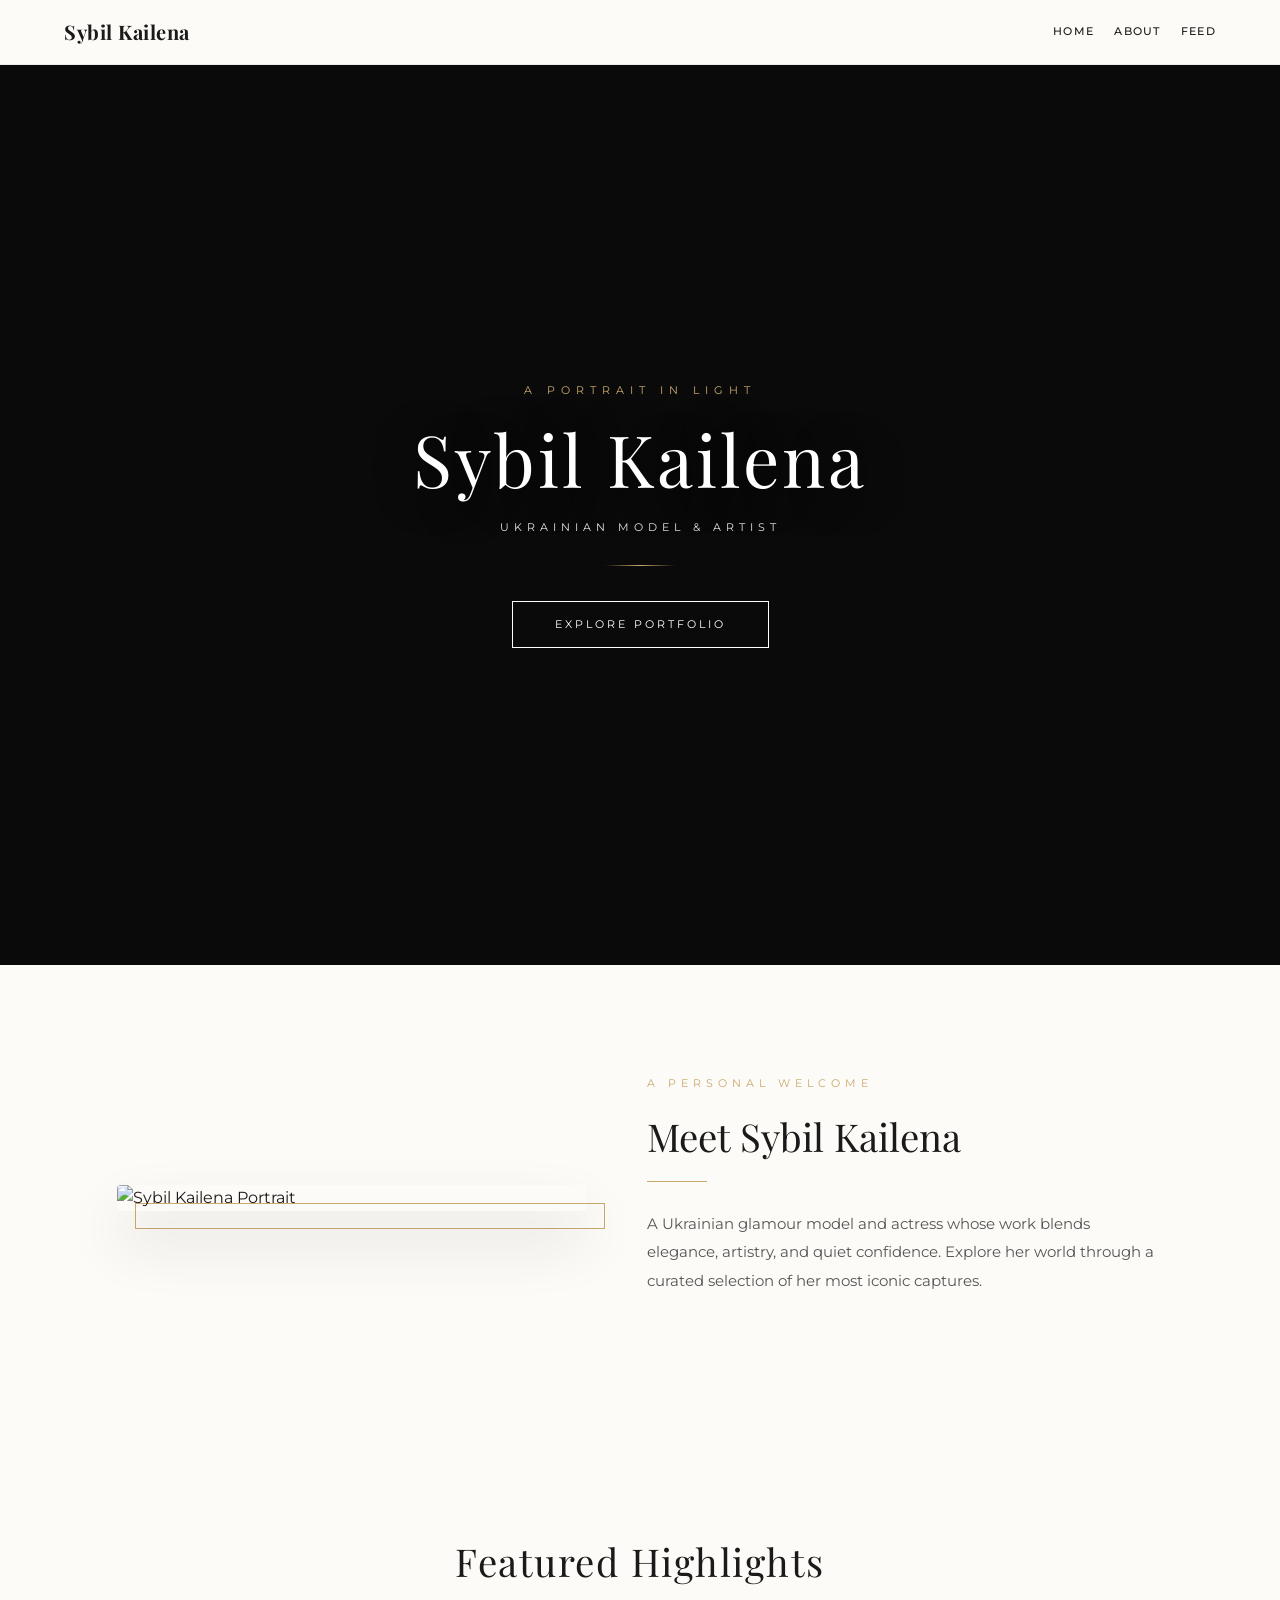
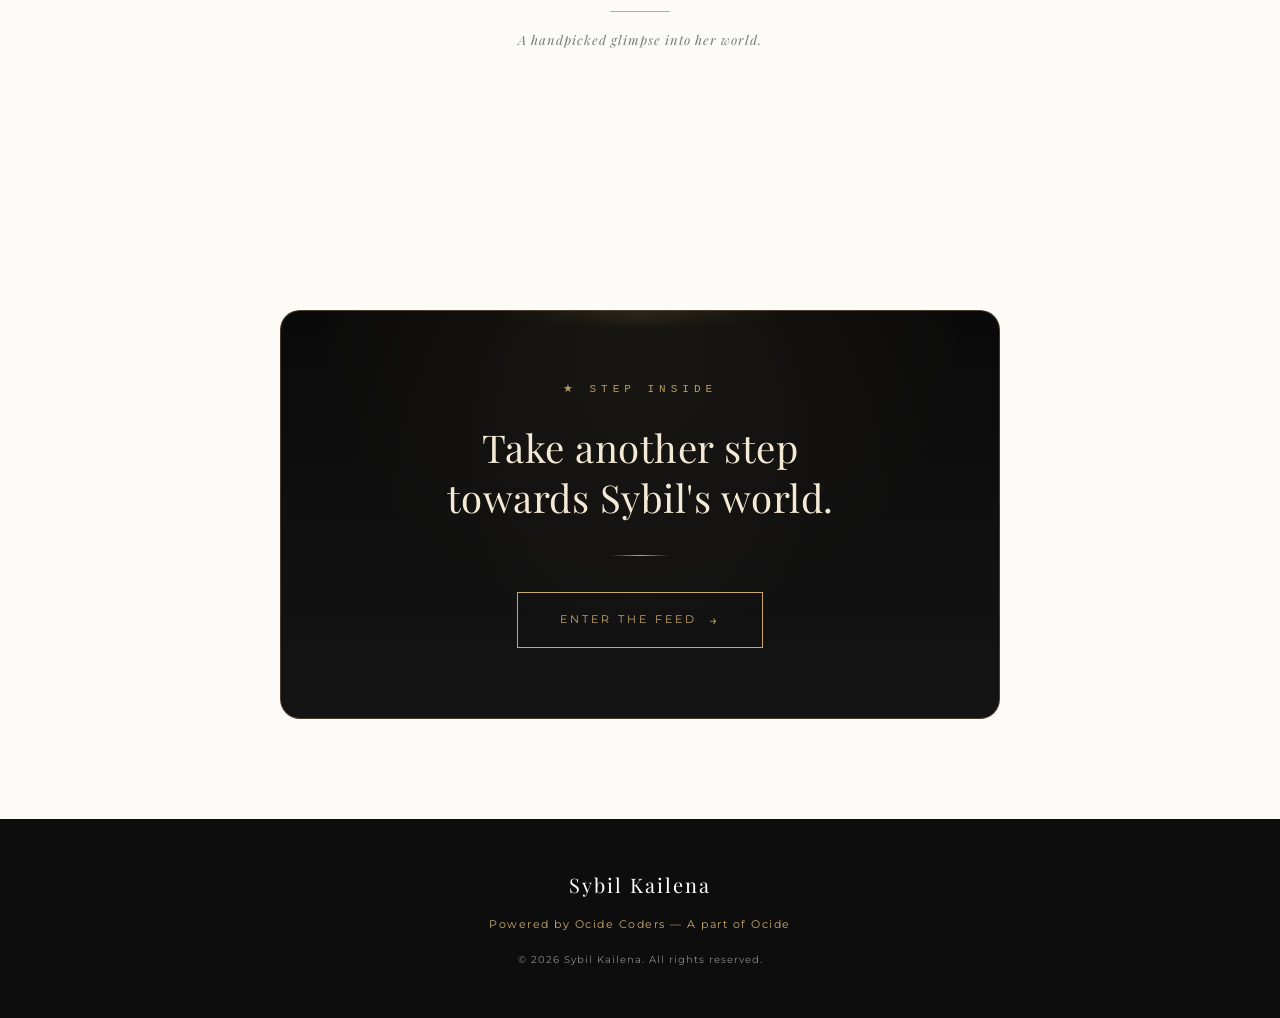
==== index.html @ 59152cee "Update hero copy: A Portrait in Light / Ukrainian Model and Artist" ====
<!DOCTYPE html>
<html lang="en">
<head>
    <meta charset="UTF-8">
    <meta name="viewport" content="width=device-width, initial-scale=1.0">
    <title>Sybil Kailena | Glamour Photographer & Model</title>
    <meta name="description" content="Official portfolio of Sybil Kailena. Capturing elegance, artistry, and glamour.">
    <link rel="preconnect" href="https://fonts.googleapis.com">
    <link rel="preconnect" href="https://fonts.gstatic.com" crossorigin>
    <link href="https://fonts.googleapis.com/css2?family=Playfair+Display:ital,wght@0,400;0,700;1,400&family=Montserrat:wght@300;400;500&display=swap" rel="stylesheet">
    <link rel="stylesheet" href="style.css">
    <!-- SEO -->
    <meta name="keywords" content="Sybil Kailena, Ukrainian glamour model, glamour photography, Kyiv model, Sybil Kailena portfolio, Sybil Kailena official, glamour model Ukraine, Olga Magdebura">
    <meta name="author" content="Sybil Kailena">
    <meta name="robots" content="index, follow">
    <link rel="canonical" href="https://sybil-kailena.onrender.com/">
    <meta name="theme-color" content="#C9A96E">

    <!-- Open Graph (Facebook, Instagram, LinkedIn) -->
    <meta property="og:type" content="website">
    <meta property="og:site_name" content="Sybil Kailena">
    <meta property="og:url" content="https://sybil-kailena.onrender.com/">
    <meta property="og:title" content="Sybil Kailena — Official Portfolio | Ukrainian Glamour Model">
    <meta property="og:description" content="Official portfolio of Sybil Kailena. Ukrainian glamour model and actress — elegance, artistry, and timeless beauty.">
    <meta property="og:image" content="https://i.ibb.co.com/whwJZmwj/38166829-021-70e9.jpg">

    <!-- Twitter Card -->
    <meta name="twitter:card" content="summary_large_image">
    <meta name="twitter:title" content="Sybil Kailena — Official Portfolio">
    <meta name="twitter:description" content="Ukrainian glamour model and actress. Explore her world.">
    <meta name="twitter:image" content="https://i.ibb.co.com/whwJZmwj/38166829-021-70e9.jpg">
    <script type="application/ld+json">
    {
        "@context": "https://schema.org",
        "@type": "WebSite",
        "name": "Sybil Kailena",
        "url": "https://sybil-kailena.onrender.com/",
        "description": "Official portfolio of Ukrainian glamour model and actress Sybil Kailena.",
        "publisher": {
            "@type": "Organization",
            "name": "Ocide Coders",
            "url": "https://sybil-kailena.onrender.com/"
        },
        "inLanguage": "en"
    }
    </script>
    <script type="application/ld+json">
    {
        "@context": "https://schema.org",
        "@type": "ProfilePage",
        "mainEntity": {
            "@type": "Person",
            "name": "Sybil Kailena",
            "alternateName": ["Olga Anatolyevna Magdebura", "Kailena"],
            "birthDate": "1994-10-01",
            "birthPlace": "Kyiv, Ukraine",
            "nationality": "Ukrainian",
            "jobTitle": "Glamour Model, Actress",
            "url": "https://sybil-kailena.onrender.com/",
            "image": "https://i.ibb.co.com/whwJZmwj/38166829-021-70e9.jpg"
        }
    }
    </script>
    <link rel="icon" type="image/svg+xml" href="favicon.svg">
    <link rel="apple-touch-icon" href="favicon.svg">
</head>
<body>

    <header class="main-header">
        <div class="logo">Sybil Kailena</div>
        <nav>
            <a href="index.html">Home</a>
            <a href="about.html">About</a>
            <a href="feed.html">Feed</a>
            
        </nav>
    </header>

    <!-- CINEMATIC HERO SLIDESHOW -->
    <section class="hero-slideshow">
        <div class="slideshow-container" id="heroSlideshow"></div>
        <div class="hero-slideshow-overlay"></div>
        <div class="hero-slideshow-content">
            <p class="hero-eyebrow">A Portrait in Light</p>
            <h1>Sybil Kailena</h1>
            <p class="hero-subtitle">Ukrainian Model & Artist</p>
            <div class="hero-divider"></div>
            <a href="#featured" class="btn-primary">Explore Portfolio</a>
        </div>
    </section>

    <!-- SIGNATURE INTRO SECTION -->
    <section class="intro-section" id="intro">
        <div class="intro-image-wrap">
            <img src="https://i.ibb.co.com/0pr7fQDt/93479562-001-0488.jpg" alt="Sybil Kailena Portrait">
        </div>
        <div class="intro-text-wrap">
            <p class="intro-eyebrow">A Personal Welcome</p>
            <h2>Meet Sybil Kailena</h2>
            <div class="intro-divider"></div>
            <p class="intro-text">A Ukrainian glamour model and actress whose work blends elegance, artistry, and quiet confidence. Explore her world through a curated selection of her most iconic captures.</p>
        </div>
    </section>

    <!-- FEATURED HIGHLIGHTS -->
    <section class="featured-section" id="featured">
        <div class="section-title">
            <h2>Featured Highlights</h2>
            <div class="divider"></div>
            <p class="section-sub">A handpicked glimpse into her world.</p>
        </div>
        <div class="featured-grid" id="featuredGrid"></div>
    </section>

    <!-- SYBIL CTA — Premium Card -->
    <section class="sybil-cta-section">
        <div class="sybil-cta-wrap">
            <div class="sybil-cta-card">
                <p class="sybil-cta-eyebrow">★ Step Inside</p>
                <h2>Take another step<br>towards Sybil's world.</h2>
                <div class="sybil-cta-divider"></div>
                <a href="feed.html" class="sybil-cta-btn">
                    Enter the Feed
                    <span>→</span>
                </a>
            </div>
        </div>
    </section>

    <footer>
        <div class="footer-content">
            <p class="footer-logo">Sybil Kailena</p>
            <p class="footer-credit">Powered by Ocide Coders — A part of Ocide</p>
            <p class="footer-copy">&copy; 2026 Sybil Kailena. All rights reserved.</p>
        </div>
    </footer>

    <script src="data.js"></script>
    <script src="videos.js"></script>
    <script src="main.js"></script>
</body>
</html>
---- style.css ----
/* ===================================================================
   SYBIL KAILENA — MASTER STYLESHEET
   Built by Ocide Coders | Clean, no overrides
   =================================================================== */

/* ===== RESET ===== */
* {
    margin: 0;
    padding: 0;
    box-sizing: border-box;
}
html, body {
    overflow-x: hidden;
    width: 100%;
    max-width: 100%;
}

:root {
    --cream: #FDFBF7;
    --charcoal: #1A1A1A;
    --gold: #C9A96E;
    --soft-gray: #888;
    --white: #FFFFFF;
    --dark-bg: #0A0A0A;
    --card-bg: #141414;
    --card-border: #1F1F1F;
    --muted: #B0B0B0;
}

body {
    font-family: 'Montserrat', sans-serif;
    background: var(--cream);
    color: var(--charcoal);
    line-height: 1.6;
}

img { max-width: 100%; height: auto; display: block; }
a { text-decoration: none; }

/* ===================================================================
   HEADER / NAVBAR
   =================================================================== */
.main-header {
    display: flex;
    justify-content: space-between;
    align-items: center;
    flex-wrap: nowrap;
    padding: 16px 5%;
    background: rgba(253, 251, 247, 0.96);
    backdrop-filter: blur(10px);
    position: sticky;
    top: 0;
    z-index: 1000;
    border-bottom: 1px solid rgba(0,0,0,0.06);
}
.main-header .logo {
    font-family: 'Playfair Display', serif;
    font-size: 20px;
    font-weight: 700;
    letter-spacing: 0.5px;
    color: var(--charcoal);
    white-space: nowrap;
    flex-shrink: 0;
}
.main-header nav {
    display: flex;
    align-items: center;
    gap: 20px;
    flex-wrap: nowrap;
}
.main-header nav a {
    color: var(--charcoal);
    font-size: 11px;
    font-weight: 500;
    letter-spacing: 1.3px;
    text-transform: uppercase;
    white-space: nowrap;
    transition: color 0.3s ease;
}
.main-header nav a:hover { color: var(--gold); }
.main-header nav a.nav-bold {
    color: var(--gold);
    font-weight: 700;
}

/* Dark header (OnlySybilians) */
.dark-header {
    background: rgba(10, 10, 10, 0.95);
    border-bottom: 1px solid #1F1F1F;
}
.dark-header .logo { color: var(--white); }
.dark-header nav a { color: #ccc; }
.dark-header nav a:hover { color: var(--gold); }

/* Mobile navbar */
@media (max-width: 600px) {
    .main-header { padding: 12px 4%; gap: 10px; }
    .main-header .logo { font-size: 16px; }
    .main-header nav { gap: 12px; }
    .main-header nav a { font-size: 9px; letter-spacing: 0.8px; }
}
@media (max-width: 420px) {
    .main-header .logo { font-size: 14px; }
    .main-header nav { gap: 8px; }
    .main-header nav a { font-size: 8px; letter-spacing: 0.3px; }
}

/* ===================================================================
   BUTTONS
   =================================================================== */
.btn-primary {
    display: inline-block;
    padding: 14px 42px;
    border: 1px solid var(--white);
    color: var(--white);
    font-size: 11px;
    letter-spacing: 3px;
    text-transform: uppercase;
    transition: all 0.4s ease;
    background: transparent;
    font-family: 'Montserrat', sans-serif;
    cursor: pointer;
}
.btn-primary:hover {
    background: var(--white);
    color: var(--charcoal);
}
.btn-dark {
    display: inline-block;
    padding: 14px 42px;
    border: 1px solid var(--gold);
    color: var(--gold);
    font-size: 11px;
    letter-spacing: 3px;
    text-transform: uppercase;
    transition: all 0.4s ease;
}
.btn-dark:hover {
    background: var(--gold);
    color: var(--charcoal);
}
.btn-gold {
    display: inline-block;
    padding: 14px 30px;
    background: var(--gold);
    border: 1px solid var(--gold);
    color: var(--dark-bg);
    font-size: 11px;
    letter-spacing: 2px;
    text-transform: uppercase;
    font-weight: 500;
    cursor: pointer;
    font-family: 'Montserrat', sans-serif;
    transition: all 0.3s ease;
}
.btn-gold:hover {
    background: transparent;
    color: var(--gold);
}
.btn-outline {
    display: inline-block;
    padding: 14px 30px;
    border: 1px solid #333;
    color: #888;
    font-size: 11px;
    letter-spacing: 2px;
    text-transform: uppercase;
    transition: all 0.3s ease;
}
.btn-outline:hover {
    border-color: #666;
    color: #ccc;
}
.btn-gold-outline {
    display: inline-block;
    padding: 16px 44px;
    border: 1px solid var(--gold);
    color: var(--gold);
    font-size: 11px;
    letter-spacing: 3px;
    text-transform: uppercase;
    transition: all 0.4s ease;
    background: transparent;
}
.btn-gold-outline:hover {
    background: var(--gold);
    color: var(--dark-bg);
}

/* ===================================================================
   SECTION TITLE + DIVIDER (shared)
   =================================================================== */
.section-title {
    text-align: center;
    margin-bottom: 60px;
}
.section-title h2 {
    font-family: 'Playfair Display', serif;
    font-size: clamp(1.6rem, 3.5vw, 2.4rem);
    font-weight: 400;
    letter-spacing: 1.5px;
    margin-bottom: 18px;
    color: var(--charcoal);
}
.dark-title h2 { color: #E5E5E5; }
.divider {
    width: 60px;
    height: 1px;
    background: var(--gold);
    margin: 0 auto;
}
.section-sub {
    font-family: 'Playfair Display', serif;
    font-style: italic;
    font-size: 13px;
    color: #777;
    letter-spacing: 1px;
    margin-top: 18px;
}

/* ===================================================================
   HOME — HERO SLIDESHOW
   =================================================================== */
.hero-slideshow {
    position: relative;
    width: 100%;
    height: 100vh;
    min-height: 600px;
    overflow: hidden;
    background: var(--dark-bg);
    display: block;
}
.slideshow-container {
    position: absolute;
    inset: 0;
    z-index: 1;
}
.slideshow-slide {
    position: absolute;
    inset: 0;
    background-size: cover;
    background-position: center;
    background-repeat: no-repeat;
    opacity: 0;
    transform: scale(1.08);
    transition: opacity 2s ease-in-out, transform 8s ease-out;
}
.slideshow-slide.active {
    opacity: 1;
    transform: scale(1.15);
}
.hero-slideshow-overlay {
    position: absolute;
    inset: 0;
    z-index: 2;
    background:
        radial-gradient(circle at 50% 50%, rgba(10,10,10,0.15) 0%, rgba(10,10,10,0.55) 70%),
        linear-gradient(180deg, rgba(10,10,10,0.4) 0%, rgba(10,10,10,0.3) 40%, rgba(10,10,10,0.8) 100%);
    pointer-events: none;
}
.hero-slideshow-content {
    position: relative;
    z-index: 3;
    color: var(--white);
    max-width: 800px;
    padding: 0 25px;
    height: 100%;
    margin: 0 auto;
    display: flex;
    flex-direction: column;
    justify-content: center;
    align-items: center;
    text-align: center;
    animation: fadeInUp 1.4s ease;
}
.hero-eyebrow {
    font-size: 11px;
    letter-spacing: 6px;
    text-transform: uppercase;
    color: var(--gold);
    margin-bottom: 22px;
}
.hero-slideshow-content h1 {
    font-family: 'Playfair Display', serif;
    font-size: clamp(2.4rem, 6vw, 4.5rem);
    font-weight: 400;
    letter-spacing: 3px;
    line-height: 1.05;
    margin-bottom: 22px;
    text-shadow: 0 4px 40px rgba(0,0,0,0.7);
}
.hero-subtitle {
    font-size: 11px;
    letter-spacing: 5px;
    text-transform: uppercase;
    color: #E5E5E5;
    margin-bottom: 28px;
}
.hero-divider {
    width: 70px;
    height: 1px;
    background: linear-gradient(90deg, transparent, var(--gold), transparent);
    margin: 0 auto 35px;
}

/* ===================================================================
   HOME — SIGNATURE INTRO
   =================================================================== */
.intro-section {
    display: grid;
    grid-template-columns: 1fr 1.1fr;
    align-items: center;
    gap: 60px;
    max-width: 1200px;
    margin: 0 auto;
    padding: 110px 6%;
    background: var(--cream);
}
.intro-image-wrap { position: relative; }
.intro-image-wrap::before {
    content: '';
    position: absolute;
    top: 18px;
    left: 18px;
    right: -18px;
    bottom: -18px;
    border: 1px solid var(--gold);
    z-index: 0;
    pointer-events: none;
}
.intro-image-wrap img {
    position: relative;
    width: 100%;
    display: block;
    border-radius: 4px;
    box-shadow: 0 30px 60px rgba(0,0,0,0.12);
    z-index: 1;
}
.intro-text-wrap { max-width: 520px; }
.intro-eyebrow {
    font-size: 11px;
    letter-spacing: 5px;
    text-transform: uppercase;
    color: var(--gold);
    margin-bottom: 20px;
}
.intro-text-wrap h2 {
    font-family: 'Playfair Display', serif;
    font-size: clamp(1.7rem, 3.5vw, 2.4rem);
    font-weight: 400;
    line-height: 1.2;
    color: var(--charcoal);
    margin-bottom: 22px;
}
.intro-divider {
    width: 60px;
    height: 1px;
    background: var(--gold);
    margin-bottom: 28px;
}
.intro-text {
    font-size: 15px;
    line-height: 1.9;
    color: #555;
    margin-bottom: 26px;
}
.intro-signature {
    font-family: 'Playfair Display', serif;
    font-style: italic;
    font-size: 1.15rem;
    color: var(--gold);
    letter-spacing: 1px;
}

@media (max-width: 900px) {
    .intro-section {
        grid-template-columns: 1fr;
        gap: 50px;
        padding: 80px 6%;
    }
    .intro-text-wrap { max-width: 100%; text-align: center; }
    .intro-divider { margin: 0 auto 28px; }
    .intro-image-wrap::before {
        top: 12px; left: 12px; right: -12px; bottom: -12px;
    }
}

/* ===================================================================
   HOME — FEATURED (Masonry, full images)
   =================================================================== */
.featured-section {
    padding: 100px 6%;
    background: var(--cream);
}
.featured-grid {
    column-count: 3;
    column-gap: 18px;
    max-width: 1300px;
    margin: 0 auto;
}
.featured-grid img {
    width: 100%;
    height: auto;
    margin-bottom: 18px;
    border-radius: 4px;
    display: block;
    cursor: pointer;
    break-inside: avoid;
    transition: transform 0.5s ease, box-shadow 0.5s ease, filter 0.5s ease;
    filter: brightness(0.97);
}
.featured-grid img:hover {
    transform: scale(1.02);
    box-shadow: 0 20px 45px rgba(0,0,0,0.18);
    filter: brightness(1.05);
}
@media (max-width: 1100px) {
    .featured-grid { column-count: 3; column-gap: 12px; }
    .featured-grid img { margin-bottom: 12px; }
}
@media (max-width: 700px) {
    .featured-grid {
        column-count: 2;
        column-gap: 10px;
    }
    .featured-grid img { margin-bottom: 10px; border-radius: 3px; }
}
@media (max-width: 500px) {
    .featured-section { padding: 60px 4%; }
}

/* ===================================================================
   HOME — FEEL SYBIL CTA
   =================================================================== */
.feel-sybil-section {
    position: relative;
    padding: 130px 6%;
    text-align: center;
    overflow: hidden;
    background: var(--dark-bg);
}
.feel-sybil-bg {
    position: absolute;
    inset: 0;
    background: none;
    opacity: 0.22;
    filter: blur(3px);
    z-index: 0;
}
.feel-sybil-overlay {
    position: absolute;
    inset: 0;
    background: radial-gradient(circle at 50% 50%, rgba(201,169,110,0.12) 0%, rgba(10,10,10,0.9) 70%);
    z-index: 1;
    pointer-events: none;
}
.feel-sybil-content {
    position: relative;
    z-index: 2;
    max-width: 720px;
    margin: 0 auto;
}
.feel-eyebrow {
    font-size: 11px;
    letter-spacing: 6px;
    text-transform: uppercase;
    color: var(--gold);
    margin-bottom: 20px;
}
.feel-sybil-content h2 {
    font-family: 'Playfair Display', serif;
    font-size: clamp(2.2rem, 5vw, 3.8rem);
    font-weight: 400;
    color: #F4E9D5;
    letter-spacing: 3px;
    margin-bottom: 25px;
}
.feel-divider {
    width: 70px;
    height: 1px;
    background: linear-gradient(90deg, transparent, var(--gold), transparent);
    margin: 0 auto 28px;
}
.feel-text {
    font-size: 15px;
    color: var(--muted);
    line-height: 1.8;
    margin-bottom: 42px;
}

/* ===================================================================
   HOME — GALLERY (simple masonry)
   =================================================================== */
.gallery-section { padding: 100px 6%; background: var(--cream); }
.gallery {
    column-count: 3;
    column-gap: 20px;
    max-width: 1200px;
    margin: 0 auto;
}
.gallery img {
    width: 100%;
    height: auto;
    margin-bottom: 20px;
    border-radius: 4px;
    display: block;
    cursor: pointer;
    break-inside: avoid;
    transition: transform 0.5s ease, box-shadow 0.5s ease;
}
.gallery img:hover {
    transform: scale(1.02);
    box-shadow: 0 20px 40px rgba(0,0,0,0.15);
}
@media (max-width: 900px) { .gallery { column-count: 2; } }
@media (max-width: 600px) { .gallery { column-count: 1; } .gallery-section { padding: 60px 5%; } }

/* ===================================================================
   HOME — CTA (dark)
   =================================================================== */
.cta-section {
    background: var(--charcoal);
    color: var(--white);
    text-align: center;
    padding: 100px 6%;
}
.cta-section h2 {
    font-family: 'Playfair Display', serif;
    font-size: clamp(1.8rem, 4vw, 3rem);
    font-weight: 400;
    margin-bottom: 15px;
}
.cta-section p {
    font-size: 13px;
    letter-spacing: 2px;
    opacity: 0.7;
    margin-bottom: 40px;
}

/* ===================================================================
   FOOTER
   =================================================================== */
footer {
    background: #0D0D0D;
    color: var(--white);
    text-align: center;
    padding: 50px 20px;
}
.footer-logo {
    font-family: 'Playfair Display', serif;
    font-size: 20px;
    letter-spacing: 2px;
    margin-bottom: 15px;
}
.footer-credit {
    font-size: 11px;
    letter-spacing: 1.5px;
    color: var(--gold);
    margin-bottom: 18px;
}
.footer-copy {
    font-size: 10px;
    color: var(--soft-gray);
    letter-spacing: 1px;
}

/* ===================================================================
   FEED PAGE (Feel Sybil)
   =================================================================== */
.feed-page { background: var(--cream); }
.feed-hero {
    padding: 140px 6% 60px;
    text-align: center;
    background: var(--cream);
}
.feed-eyebrow {
    font-size: 11px;
    letter-spacing: 6px;
    text-transform: uppercase;
    color: var(--gold);
    margin-bottom: 20px;
}
.feed-hero h1 {
    font-family: 'Playfair Display', serif;
    font-size: clamp(2.2rem, 5vw, 3.5rem);
    font-weight: 400;
    color: var(--charcoal);
    letter-spacing: 3px;
    margin-bottom: 22px;
}
.feed-divider {
    width: 70px;
    height: 1px;
    background: var(--gold);
    margin: 0 auto 22px;
}
.feed-subtitle {
    font-size: 13px;
    color: #888;
    letter-spacing: 2px;
    font-style: italic;
    font-family: 'Playfair Display', serif;
}
.feed-section { padding: 30px 4% 100px; }
.feed-grid {
    column-count: 4;
    column-gap: 15px;
    max-width: 1400px;
    margin: 0 auto;
}
.feed-grid img {
    width: 100%;
    height: auto;
    margin-bottom: 15px;
    border-radius: 4px;
    display: block;
    cursor: pointer;
    break-inside: avoid;
    transition: transform 0.5s ease, box-shadow 0.5s ease, filter 0.5s ease;
    filter: brightness(0.97);
}
.feed-grid img:hover {
    transform: scale(1.03);
    box-shadow: 0 20px 40px rgba(0,0,0,0.18);
    filter: brightness(1.05);
}
@media (max-width: 1100px) { .feed-grid { column-count: 3; } }
@media (max-width: 700px) {
    .feed-grid { column-count: 2; column-gap: 10px; }
    .feed-grid img { margin-bottom: 10px; }
    .feed-hero { padding: 110px 6% 40px; }
}

/* ===================================================================
   LIGHTBOX (images)
   =================================================================== */
.lightbox-overlay {
    position: fixed;
    inset: 0;
    background: rgba(10, 10, 10, 0.96);
    display: flex;
    align-items: center;
    justify-content: center;
    z-index: 10000;
    padding: 20px;
    animation: fadeIn 0.3s ease;
    cursor: pointer;
}
.lightbox-image {
    max-width: 95%;
    max-height: 90vh;
    box-shadow: 0 20px 60px rgba(0,0,0,0.8);
    border-radius: 4px;
    object-fit: contain;
}
.lightbox-close {
    position: absolute;
    top: 15px;
    right: 25px;
    font-size: 45px;
    color: #E5E5E5;
    cursor: pointer;
    line-height: 1;
    transition: color 0.3s ease, transform 0.3s ease;
    z-index: 10001;
    font-family: 'Montserrat', sans-serif;
}
.lightbox-close:hover { color: var(--gold); transform: scale(1.1); }

/* ===================================================================
   VIDEO LIGHTBOX
   =================================================================== */
.video-lightbox-overlay {
    position: fixed;
    inset: 0;
    background: rgba(5, 5, 5, 0.97);
    display: flex;
    align-items: center;
    justify-content: center;
    z-index: 10000;
    padding: 15px;
    animation: fadeIn 0.3s ease;
}
.video-lightbox-wrapper {
    position: relative;
    width: 100%;
    max-width: 900px;
    background: #000;
    border-radius: 6px;
    overflow: hidden;
    box-shadow: 0 25px 70px rgba(0,0,0,0.9);
}
.video-lightbox-container {
    position: relative;
    width: 100%;
    padding-bottom: 56.25%;
    height: 0;
}
.video-lightbox-container iframe {
    position: absolute;
    top: 0; left: 0;
    width: 100%; height: 100%;
    border: 0;
}
.video-lightbox-close {
    position: absolute;
    top: -50px;
    right: 0;
    font-size: 40px;
    color: #E5E5E5;
    cursor: pointer;
    line-height: 1;
    z-index: 10001;
    font-family: 'Montserrat', sans-serif;
    transition: color 0.3s ease;
}
.video-lightbox-close:hover { color: var(--gold); }
.video-lightbox-title {
    padding: 15px 20px;
    text-align: center;
    color: #999;
    font-size: 12px;
    letter-spacing: 1px;
    background: #0F0F0F;
}
@media (max-width: 600px) {
    .video-lightbox-close { top: -45px; font-size: 35px; }
}

/* ===================================================================
   ONLYSYBILIANS — DARK PAGE
   =================================================================== */
.dark-page { background: var(--dark-bg); color: #E5E5E5; }

.hidden { display: none; }

/* Age gate */
.age-gate {
    position: fixed;
    inset: 0;
    background: var(--dark-bg);
    display: flex;
    align-items: center;
    justify-content: center;
    z-index: 10000;
    padding: 20px;
}
.age-gate-box {
    max-width: 500px;
    width: 100%;
    background: var(--card-bg);
    border: 1px solid #2A2A2A;
    padding: 50px 40px;
    text-align: center;
    border-radius: 4px;
    animation: fadeInUp 0.8s ease;
}
.age-gate-box h2 {
    font-family: 'Playfair Display', serif;
    font-size: 1.9rem;
    color: var(--gold);
    letter-spacing: 2px;
    margin-bottom: 20px;
}
.age-divider {
    width: 50px;
    height: 1px;
    background: var(--gold);
    margin: 0 auto 25px;
}
.age-gate-box p {
    font-size: 13px;
    line-height: 1.7;
    color: var(--muted);
    margin-bottom: 15px;
}
.age-warning {
    font-size: 11px;
    color: #777;
    margin-bottom: 35px;
}
.age-buttons {
    display: flex;
    flex-direction: column;
    gap: 15px;
}

/* Cinematic hero (OnlySybilians) */
.cinematic-hero {
    position: relative;
    min-height: 100vh;
    display: flex;
    align-items: center;
    justify-content: center;
    text-align: center;
    overflow: hidden;
    padding: 120px 20px 80px;
}
.hero-bg-layer {
    position: absolute;
    inset: 0;
    background: url('https://i.ibb.co.com/7tY7Vh7x/xn-16-p.jpg') center/cover no-repeat;
    opacity: 0.18;
    filter: blur(2px);
    transform: scale(1.1);
    animation: slowPan 30s ease-in-out infinite alternate;
}
.hero-glow {
    position: absolute;
    inset: 0;
    background:
        radial-gradient(circle at 50% 40%, rgba(201, 169, 110, 0.15) 0%, transparent 55%),
        linear-gradient(180deg, rgba(10,10,10,0.4) 0%, rgba(10,10,10,0.95) 100%);
    pointer-events: none;
}
.cinematic-content {
    position: relative;
    z-index: 2;
    max-width: 720px;
    animation: fadeInUp 1.4s ease;
}
.cinematic-content .hero-eyebrow {
    margin-bottom: 25px;
    opacity: 0.9;
}
.cinematic-content h1 {
    font-family: 'Playfair Display', serif;
    font-size: clamp(2.2rem, 6vw, 4.5rem);
    font-weight: 400;
    letter-spacing: 3px;
    color: #F4E9D5;
    margin-bottom: 20px;
    line-height: 1.05;
}
.hero-tagline {
    font-size: 11px;
    letter-spacing: 6px;
    text-transform: uppercase;
    color: var(--gold);
    margin-bottom: 30px;
}
.hero-line {
    width: 60px;
    height: 1px;
    background: linear-gradient(90deg, transparent, var(--gold), transparent);
    margin: 0 auto 30px;
}
.hero-sub {
    font-size: 13px;
    color: #999;
    letter-spacing: 1px;
    line-height: 1.8;
    margin-bottom: 60px;
}
.scroll-cue {
    display: inline-flex;
    flex-direction: column;
    align-items: center;
    gap: 10px;
    color: var(--gold);
    font-size: 10px;
    letter-spacing: 4px;
    text-transform: uppercase;
}
.scroll-arrow {
    font-size: 22px;
    animation: bounceDown 2s infinite;
}

/* Side nav dots */
.side-nav {
    position: fixed;
    right: 20px;
    top: 50%;
    transform: translateY(-50%);
    z-index: 900;
    display: flex;
    flex-direction: column;
    gap: 18px;
}
.side-dot {
    width: 10px;
    height: 10px;
    border-radius: 50%;
    background: rgba(201, 169, 110, 0.25);
    border: 1px solid rgba(201, 169, 110, 0.4);
    display: block;
    transition: all 0.35s ease;
}
.side-dot:hover,
.side-dot.active {
    background: var(--gold);
    transform: scale(1.3);
    box-shadow: 0 0 12px rgba(201, 169, 110, 0.6);
}
@media (max-width: 768px) {
    .side-nav { right: 10px; gap: 12px; }
    .side-dot { width: 8px; height: 8px; }
}

/* Stats band */
.stats-band {
    display: grid;
    grid-template-columns: repeat(4, 1fr);
    gap: 1px;
    background: var(--card-border);
    border-top: 1px solid var(--card-border);
    border-bottom: 1px solid var(--card-border);
}
.stat-item {
    background: var(--dark-bg);
    padding: 45px 20px;
    text-align: center;
    transition: background 0.4s ease;
}
.stat-item:hover { background: #101010; }
.stat-number {
    font-family: 'Playfair Display', serif;
    font-size: clamp(1.8rem, 4vw, 3rem);
    color: var(--gold);
    display: inline-block;
    line-height: 1;
}
.stat-plus {
    font-family: 'Playfair Display', serif;
    font-size: clamp(1.4rem, 3vw, 2rem);
    color: var(--gold);
    vertical-align: top;
}
.stat-label {
    display: block;
    margin-top: 12px;
    font-size: 10px;
    letter-spacing: 3px;
    text-transform: uppercase;
    color: #777;
}
@media (max-width: 700px) {
    .stats-band { grid-template-columns: repeat(2, 1fr); }
    .stat-item { padding: 30px 15px; }
}

/* Studio marquee */
.marquee-band {
    overflow: hidden;
    background: var(--dark-bg);
    padding: 22px 0;
    border-bottom: 1px solid #1A1A1A;
    position: relative;
}
.marquee-band::before,
.marquee-band::after {
    content: '';
    position: absolute;
    top: 0; bottom: 0;
    width: 80px;
    z-index: 2;
    pointer-events: none;
}
.marquee-band::before {
    left: 0;
    background: linear-gradient(90deg, var(--dark-bg) 0%, transparent 100%);
}
.marquee-band::after {
    right: 0;
    background: linear-gradient(270deg, var(--dark-bg) 0%, transparent 100%);
}
.marquee-track {
    display: flex;
    gap: 40px;
    white-space: nowrap;
    animation: marquee 40s linear infinite;
}
.marquee-track span {
    font-family: 'Playfair Display', serif;
    font-size: 14px;
    letter-spacing: 5px;
    color: var(--gold);
    opacity: 0.55;
    text-transform: uppercase;
}

/* Bold info cards */
.bold-info-section { padding: 80px 6%; background: var(--dark-bg); }
.info-grid {
    display: grid;
    grid-template-columns: repeat(auto-fit, minmax(240px, 1fr));
    gap: 20px;
    max-width: 1100px;
    margin: 0 auto;
}
.info-card {
    background: var(--card-bg);
    border: 1px solid var(--card-border);
    border-radius: 4px;
    padding: 22px 24px;
    transition: border-color 0.3s ease, transform 0.3s ease;
}
.info-card:hover {
    border-color: var(--gold);
    transform: translateY(-3px);
}
.info-label {
    display: block;
    font-size: 10px;
    letter-spacing: 2px;
    text-transform: uppercase;
    color: var(--gold);
    margin-bottom: 10px;
    font-weight: 500;
}
.info-value {
    display: block;
    font-family: 'Playfair Display', serif;
    font-size: 1rem;
    color: #E5E5E5;
    line-height: 1.5;
}
.info-card.wide { grid-column: span 2; }
@media (max-width: 768px) {
    .bold-info-section { padding: 60px 5%; }
    .info-card.wide { grid-column: span 1; }
    .info-grid { grid-template-columns: 1fr; }
}

/* Tease carousel */
.tease-section { padding: 100px 0; background: var(--dark-bg); overflow: hidden; }
.tease-carousel-wrapper { position: relative; margin-top: 50px; }
.tease-carousel {
    display: flex;
    gap: 20px;
    overflow-x: auto;
    scroll-snap-type: x mandatory;
    scroll-behavior: smooth;
    padding: 20px 6vw 40px;
    scrollbar-width: none;
}
.tease-carousel::-webkit-scrollbar { display: none; }
.tease-card {
    flex: 0 0 auto;
    width: 280px;
    scroll-snap-align: center;
    position: relative;
    border-radius: 4px;
    overflow: hidden;
    background: var(--card-bg);
    border: 1px solid var(--card-border);
    cursor: pointer;
    transition: transform 0.4s ease, border-color 0.4s ease, box-shadow 0.4s ease;
}
.tease-card:hover {
    transform: translateY(-6px);
    border-color: var(--gold);
    box-shadow: 0 20px 40px rgba(201, 169, 110, 0.15);
}
.tease-card img {
    width: 100%;
    height: 400px;
    object-fit: cover;
    display: block;
    transition: transform 0.6s ease;
}
.tease-card:hover img { transform: scale(1.05); }
.tease-number {
    position: absolute;
    top: 15px;
    left: 15px;
    font-family: 'Playfair Display', serif;
    font-size: 12px;
    letter-spacing: 2px;
    color: var(--gold);
    background: rgba(10, 10, 10, 0.75);
    padding: 5px 11px;
    border: 1px solid rgba(201, 169, 110, 0.3);
    border-radius: 2px;
    z-index: 3;
}
.tease-overlay {
    position: absolute;
    inset: 0;
    background: linear-gradient(180deg, transparent 55%, rgba(10, 10, 10, 0.85) 100%);
    opacity: 0;
    transition: opacity 0.4s ease;
    display: flex;
    align-items: flex-end;
    padding: 20px;
    z-index: 2;
}
.tease-card:hover .tease-overlay { opacity: 1; }
.tease-overlay span {
    font-size: 10px;
    letter-spacing: 3px;
    text-transform: uppercase;
    color: var(--gold);
}
.tease-nav {
    position: absolute;
    top: 50%;
    transform: translateY(-50%);
    width: 48px;
    height: 48px;
    border-radius: 50%;
    background: rgba(20, 20, 20, 0.85);
    border: 1px solid rgba(201, 169, 110, 0.4);
    color: var(--gold);
    font-size: 26px;
    cursor: pointer;
    z-index: 10;
    display: flex;
    align-items: center;
    justify-content: center;
    transition: all 0.3s ease;
    line-height: 1;
    padding-bottom: 3px;
}
.tease-nav:hover {
    background: var(--gold);
    color: var(--dark-bg);
    transform: translateY(-50%) scale(1.08);
}
.tease-prev { left: 20px; }
.tease-next { right: 20px; }
@media (max-width: 768px) {
    .tease-section { padding: 60px 0; }
    .tease-card { width: 220px; }
    .tease-card img { height: 320px; }
    .tease-nav { width: 38px; height: 38px; font-size: 22px; }
    .tease-prev { left: 8px; }
    .tease-next { right: 8px; }
    .tease-carousel { padding: 15px 15px 30px; }
}

/* Exclusive gallery (Bold) */
.exclusive-gallery-section { padding: 80px 6%; }
.exclusive-gallery {
    column-count: 3;
    column-gap: 15px;
    max-width: 1200px;
    margin: 0 auto;
}
.exclusive-gallery img {
    width: 100%;
    height: auto;
    margin-bottom: 15px;
    border-radius: 4px;
    display: block;
    cursor: pointer;
    break-inside: avoid;
    transition: opacity 0.4s ease;
    filter: brightness(0.95);
}
.exclusive-gallery img:hover { opacity: 0.85; }
@media (max-width: 900px) { .exclusive-gallery { column-count: 2; } }
@media (max-width: 600px) { .exclusive-gallery { column-count: 1; } }

/* Exclusive videos (grouped) */
.exclusive-videos-section { padding: 80px 6%; }
.video-group-section { margin-bottom: 60px; }
.video-group-section:last-child { margin-bottom: 0; }
.video-group-title {
    font-family: 'Playfair Display', serif;
    font-size: 1.5rem;
    color: var(--gold);
    margin-bottom: 25px;
    padding-bottom: 12px;
    border-bottom: 1px solid var(--card-border);
    letter-spacing: 1.5px;
}
.video-grid {
    display: grid;
    grid-template-columns: repeat(auto-fill, minmax(320px, 1fr));
    gap: 25px;
}
.video-item {
    background: var(--card-bg);
    border: 1px solid var(--card-border);
    border-radius: 4px;
    overflow: hidden;
    transition: border-color 0.3s ease;
}
.video-item:hover { border-color: var(--gold); }
.video-container {
    position: relative;
    padding-bottom: 56.25%;
    height: 0;
    overflow: hidden;
    cursor: pointer;
}
.video-container > div {
    position: absolute;
    inset: 0;
    background-size: cover;
    background-position: center;
    background-color: #1a1a1a;
    display: flex;
    align-items: center;
    justify-content: center;
}
.video-play-icon {
    position: absolute;
    top: 50%;
    left: 50%;
    transform: translate(-50%, -50%);
    width: 65px;
    height: 65px;
    background: rgba(201, 169, 110, 0.9);
    border-radius: 50%;
    display: flex;
    align-items: center;
    justify-content: center;
    z-index: 5;
    transition: transform 0.3s ease, background 0.3s ease;
    pointer-events: none;
}
.video-play-icon::after {
    content: '';
    display: block;
    width: 0;
    height: 0;
    border-left: 18px solid var(--dark-bg);
    border-top: 12px solid transparent;
    border-bottom: 12px solid transparent;
    margin-left: 5px;
}
.video-item:hover .video-play-icon {
    transform: translate(-50%, -50%) scale(1.15);
    background: rgba(201, 169, 110, 1);
}
.video-item p {
    padding: 15px;
    font-size: 12px;
    letter-spacing: 1px;
    color: #999;
    text-align: center;
    line-height: 1.5;
}
@media (max-width: 600px) {
    .exclusive-videos-section { padding: 50px 5%; }
    .video-grid { grid-template-columns: 1fr; }
    .video-play-icon { width: 55px; height: 55px; }
}

/* ===================================================================
   ANIMATIONS
   =================================================================== */
@keyframes fadeIn {
    from { opacity: 0; }
    to { opacity: 1; }
}
@keyframes fadeInUp {
    from { opacity: 0; transform: translateY(40px); }
    to { opacity: 1; transform: translateY(0); }
}
@keyframes bounceDown {
    0%, 100% { transform: translateY(0); opacity: 0.5; }
    50% { transform: translateY(8px); opacity: 1; }
}
@keyframes slowPan {
    0% { transform: scale(1.1) translate(0, 0); }
    100% { transform: scale(1.2) translate(-15px, -10px); }
}
@keyframes marquee {
    0% { transform: translateX(0); }
    100% { transform: translateX(-50%); }
}

/* ===== INTRO PORTRAIT FRAME — mobile fix ===== */
@media (max-width: 900px) {
    .intro-image-wrap::before {
        display: none;
    }
}

/* ===== FEED PAGE — SCROLL REVEAL ===== */
.feed-grid img {
    opacity: 0;
    transition: opacity 1s ease, transform 0.5s ease, box-shadow 0.5s ease, filter 0.5s ease;
}
.feed-grid img.reveal {
    opacity: 1;
}

/* ===== FIX: Age gate + exclusive content hide ===== */
.age-gate.hidden,
.exclusive-content.hidden {
    display: none;
}

/* ===== ABOUT HERO — with cinematic background ===== */
   ABOUT — TIMELINE
   =================================================================== */
.timeline-section {
    padding: 80px 6% 100px;
    background: var(--cream);
}
.timeline {
    position: relative;
    max-width: 800px;
    margin: 0 auto;
    padding-left: 30px;
    border-left: 1px solid var(--gold);
}
.timeline-item {
    position: relative;
    margin-bottom: 50px;
}
.timeline-item:last-child {
    margin-bottom: 0;
}
.timeline-dot {
    position: absolute;
    left: -38px;
    top: 6px;
    width: 14px;
    height: 14px;
    background: var(--gold);
    border-radius: 50%;
    border: 3px solid var(--cream);
    box-sizing: content-box;
}
.timeline-date {
    font-family: 'Playfair Display', serif;
    font-size: 1.4rem;
    color: var(--gold);
    margin-bottom: 8px;
    font-weight: 700;
    letter-spacing: 1px;
}
.timeline-content h3 {
    font-family: 'Montserrat', sans-serif;
    font-size: 1.05rem;
    letter-spacing: 1.2px;
    margin-bottom: 8px;
    color: var(--charcoal);
    font-weight: 500;
}
.timeline-content p {
    font-size: 14px;
    color: #666;
    line-height: 1.7;
}
@media (max-width: 768px) {
    .timeline-section { padding: 60px 5%; }
    .timeline { padding-left: 22px; }
    .timeline-dot { left: -30px; width: 12px; height: 12px; }
    .timeline-date { font-size: 1.2rem; }
    .timeline-item { margin-bottom: 40px; }
}

/* ===================================================================
   ABOUT HERO — single clean block
   =================================================================== */
.about-hero {
    padding: 160px 20px 100px;
    text-align: center;
    background: var(--charcoal);
}
.about-hero h1 {
    font-family: 'Playfair Display', serif;
    font-size: clamp(2.2rem, 5vw, 3.8rem);
    font-weight: 400;
    letter-spacing: 3px;
    color: var(--gold);
    margin-bottom: 15px;
}
.about-hero p {
    font-size: 12px;
    letter-spacing: 5px;
    text-transform: uppercase;
    color: #999;
}
@media (max-width: 600px) {
    .about-hero { padding: 120px 20px 70px; }
}

/* ===================================================================
   ABOUT PAGE — complete styling
   =================================================================== */

/* About Hero */
.about-hero {
    padding: 160px 20px 100px;
    text-align: center;
    background: var(--charcoal);
}
.about-hero h1 {
    font-family: 'Playfair Display', serif;
    font-size: clamp(2.2rem, 5vw, 3.8rem);
    font-weight: 400;
    letter-spacing: 3px;
    color: var(--gold);
    margin-bottom: 15px;
}
.about-hero p {
    font-size: 12px;
    letter-spacing: 5px;
    text-transform: uppercase;
    color: #999;
}

/* About Content (bio section) */
.about-content {
    padding: 100px 6%;
    background: var(--cream);
}
.bio-grid {
    display: grid;
    grid-template-columns: 1fr 1.2fr;
    gap: 60px;
    align-items: center;
    max-width: 1200px;
    margin: 0 auto;
}
.bio-image {
    position: relative;
}
.bio-image img {
    width: 100%;
    height: auto;
    display: block;
    border-radius: 4px;
    box-shadow: 0 25px 55px rgba(0,0,0,0.15);
}
.bio-text h2 {
    font-family: 'Playfair Display', serif;
    font-size: clamp(1.6rem, 3.5vw, 2.4rem);
    font-weight: 400;
    letter-spacing: 1px;
    color: var(--charcoal);
    margin-bottom: 25px;
    line-height: 1.2;
}
.bio-text p {
    font-family: 'Montserrat', sans-serif;
    font-size: 15px;
    line-height: 1.9;
    color: #555;
    margin-bottom: 20px;
}

/* Timeline */
.timeline-section {
    padding: 80px 6% 100px;
    background: var(--cream);
    border-top: 1px solid rgba(0,0,0,0.05);
}
.timeline {
    position: relative;
    max-width: 800px;
    margin: 0 auto;
    padding-left: 30px;
    border-left: 1px solid var(--gold);
}
.timeline-item {
    position: relative;
    margin-bottom: 50px;
}
.timeline-item:last-child {
    margin-bottom: 0;
}
.timeline-dot {
    position: absolute;
    left: -38px;
    top: 6px;
    width: 14px;
    height: 14px;
    background: var(--gold);
    border-radius: 50%;
    border: 3px solid var(--cream);
}
.timeline-date {
    font-family: 'Playfair Display', serif;
    font-size: 1.4rem;
    color: var(--gold);
    margin-bottom: 8px;
    font-weight: 700;
    letter-spacing: 1px;
}
.timeline-content h3 {
    font-family: 'Montserrat', sans-serif;
    font-size: 1.05rem;
    letter-spacing: 1.2px;
    margin-bottom: 8px;
    color: var(--charcoal);
    font-weight: 600;
}
.timeline-content p {
    font-family: 'Montserrat', sans-serif;
    font-size: 14px;
    color: #666;
    line-height: 1.7;
}

/* Mobile */
@media (max-width: 900px) {
    .about-content { padding: 60px 5%; }
    .bio-grid {
        grid-template-columns: 1fr;
        gap: 40px;
    }
    .bio-text { text-align: center; }
    .bio-text h2 { margin-bottom: 20px; }
}
@media (max-width: 768px) {
    .about-hero { padding: 120px 20px 70px; }
    .timeline-section { padding: 60px 5%; }
    .timeline { padding-left: 22px; }
    .timeline-dot { left: -30px; width: 12px; height: 12px; }
    .timeline-date { font-size: 1.2rem; }
    .timeline-item { margin-bottom: 40px; }
}

/* ===== BOLD INFO CARD WITH IMAGE (Bra Size) ===== */
.info-card.wide.with-image {
    display: flex;
    align-items: center;
    gap: 25px;
    padding: 20px 24px;
}
.info-card.wide.with-image .info-content {
    flex: 1 1 55%;
    display: flex;
    flex-direction: column;
}
.info-card.wide.with-image .info-image {
    flex: 1 1 40%;
    display: flex;
    justify-content: flex-end;
}
.info-card.wide.with-image .info-image img {
    max-width: 130px;
    height: auto;
    border-radius: 4px;
    display: block;
    box-shadow: 0 8px 20px rgba(201,169,110,0.15);
}
@media (max-width: 600px) {
    .info-card.wide.with-image {
        flex-direction: column;
        align-items: flex-start;
        gap: 15px;
    }
    .info-card.wide.with-image .info-image {
        width: 100%;
        justify-content: flex-start;
    }
    .info-card.wide.with-image .info-image img {
        max-width: 100%;
    }
}

/* ===== FEEL SYBIL — subtle gradient background (no image) ===== */
.feel-sybil-bg {
    background: radial-gradient(circle at 50% 30%, rgba(201, 169, 110, 0.08) 0%, transparent 60%) !important;
    opacity: 1 !important;
    filter: none !important;
}

/* ===================================================================
   SYBIL CTA — Premium Card
   =================================================================== */
.sybil-cta-section {
    padding: 100px 6%;
    background: var(--cream);
}
.sybil-cta-wrap {
    max-width: 720px;
    margin: 0 auto;
}
.sybil-cta-card {
    position: relative;
    padding: 70px 48px;
    text-align: center;
    background: linear-gradient(180deg, #0A0A0A 0%, #141414 100%);
    border: 1px solid rgba(201, 169, 110, 0.3);
    border-radius: 20px;
    overflow: hidden;
    transition: all 0.4s ease;
}
.sybil-cta-card::before {
    content: '';
    position: absolute;
    top: 0; left: 50%;
    transform: translateX(-50%);
    width: 300px;
    height: 2px;
    background: linear-gradient(90deg, transparent, var(--gold), transparent);
    filter: blur(8px);
}
.sybil-cta-card::after {
    content: '';
    position: absolute;
    inset: 0;
    background: radial-gradient(circle at 50% 0%, rgba(201,169,110,0.08) 0%, transparent 60%);
    pointer-events: none;
}
.sybil-cta-card:hover {
    border-color: var(--gold);
    transform: translateY(-4px);
    box-shadow: 0 30px 60px rgba(201, 169, 110, 0.1);
}
.sybil-cta-eyebrow {
    position: relative;
    z-index: 1;
    font-family: 'JetBrains Mono', monospace;
    font-size: 11px;
    letter-spacing: 5px;
    text-transform: uppercase;
    color: var(--gold);
    margin-bottom: 24px;
    opacity: 0.9;
}
.sybil-cta-card h2 {
    position: relative;
    z-index: 1;
    font-family: 'Playfair Display', serif;
    font-size: clamp(1.6rem, 4vw, 2.4rem);
    font-weight: 400;
    line-height: 1.3;
    color: #F4E9D5;
    letter-spacing: 0.5px;
    margin-bottom: 32px;
}
.sybil-cta-divider {
    position: relative;
    z-index: 1;
    width: 60px;
    height: 1px;
    background: linear-gradient(90deg, transparent, var(--gold), transparent);
    margin: 0 auto 36px;
}
.sybil-cta-btn {
    position: relative;
    z-index: 1;
    display: inline-flex;
    align-items: center;
    gap: 12px;
    padding: 16px 42px;
    border: 1px solid var(--gold);
    color: var(--gold);
    background: transparent;
    font-size: 11px;
    letter-spacing: 3px;
    text-transform: uppercase;
    font-family: 'Montserrat', sans-serif;
    transition: all 0.4s ease;
}
.sybil-cta-btn span {
    transition: transform 0.4s ease;
    font-size: 14px;
}
.sybil-cta-btn:hover {
    background: var(--gold);
    color: #0A0A0A;
}
.sybil-cta-btn:hover span {
    transform: translateX(6px);
}
@media (max-width: 600px) {
    .sybil-cta-section { padding: 60px 5%; }
    .sybil-cta-card { padding: 48px 28px; }
}
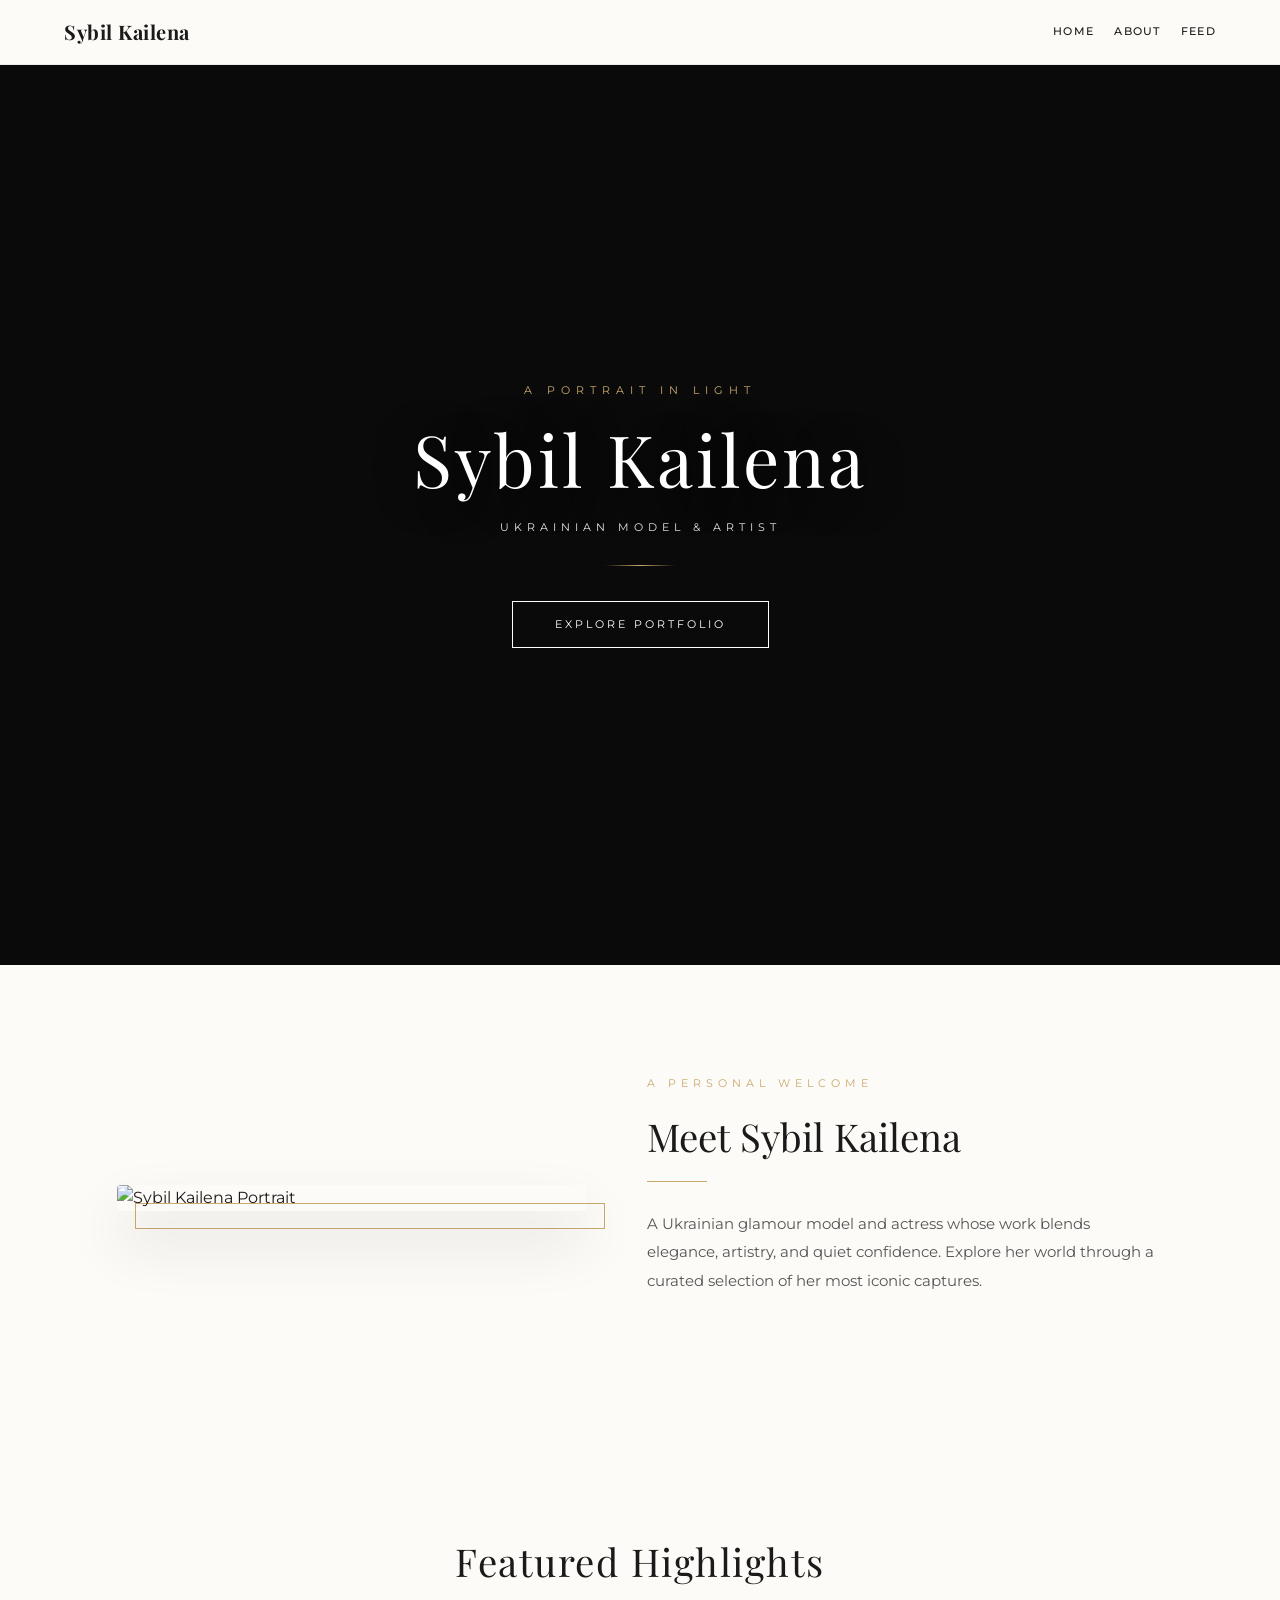
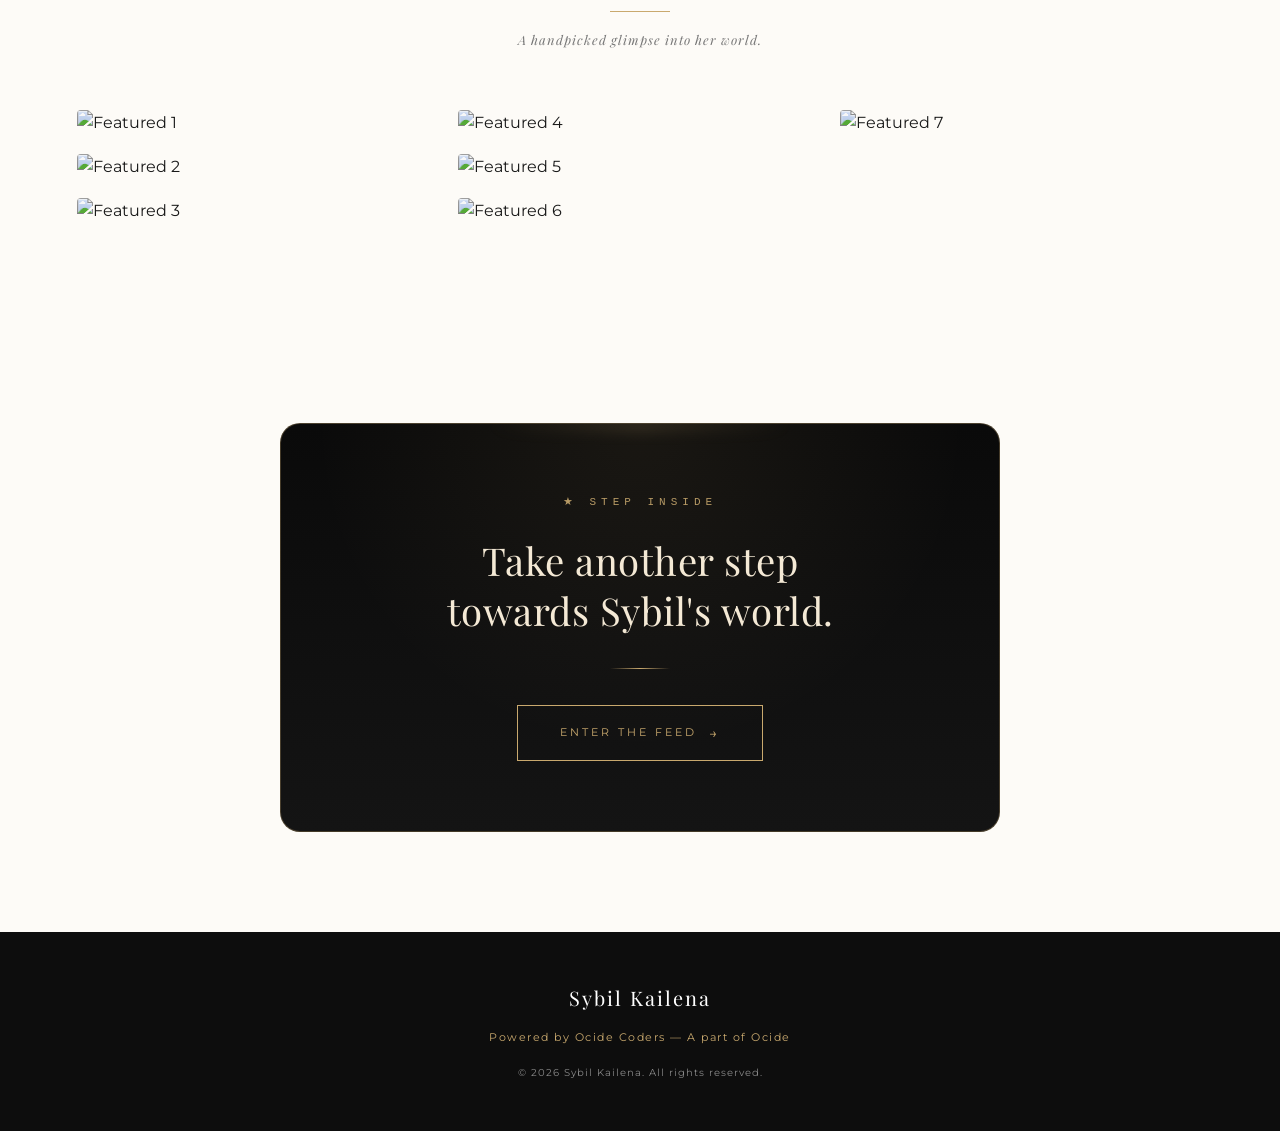
==== commit cad1e2c6: "Add favicon to feed.html + multi-size ICO for Google" ====
--- a/index.html
+++ b/index.html
@@ -61,7 +61,9 @@
         }
     }
     </script>
-    <link rel="icon" type="image/svg+xml" href="favicon.svg">
+    <link rel="icon" href="/favicon.ico" sizes="any">
+    <link rel="icon" type="image/svg+xml" href="/favicon.svg">
+    <link rel="apple-touch-icon" href="/favicon.ico">
     <link rel="apple-touch-icon" href="favicon.svg">
 </head>
 <body>
@@ -92,7 +94,7 @@
     <!-- SIGNATURE INTRO SECTION -->
     <section class="intro-section" id="intro">
         <div class="intro-image-wrap">
-            <img src="https://i.ibb.co.com/0pr7fQDt/93479562-001-0488.jpg" alt="Sybil Kailena Portrait">
+            <img src="https://i.ibb.co.com/rRDpk5M7/images-1.jpg" alt="Sybil Kailena Portrait">
         </div>
         <div class="intro-text-wrap">
             <p class="intro-eyebrow">A Personal Welcome</p>
--- a/style.css
+++ b/style.css
@@ -1660,3 +1660,212 @@
     .sybil-cta-section { padding: 60px 5%; }
     .sybil-cta-card { padding: 48px 28px; }
 }
+
+/* ===== FEED GRID — force visible (fix) ===== */
+.feed-grid img {
+    opacity: 1 !important;
+}
+
+/* ===================================================================
+   FEED — SOCIAL MEDIA FULL-SCREEN SCROLLER
+   =================================================================== */
+
+/* Full-screen scroll snap container */
+.feed-scroller {
+    height: 100vh;
+    overflow-y: scroll;
+    scroll-snap-type: y mandatory;
+    scroll-behavior: smooth;
+    background: #000;
+    scrollbar-width: none;
+    -ms-overflow-style: none;
+}
+.feed-scroller::-webkit-scrollbar {
+    display: none;
+}
+
+/* Individual photo */
+.feed-item {
+    position: relative;
+    height: 100vh;
+    width: 100%;
+    scroll-snap-align: start;
+    scroll-snap-stop: always;
+    display: flex;
+    align-items: center;
+    justify-content: center;
+    overflow: hidden;
+    background: #000;
+}
+
+.feed-item img {
+    width: 100%;
+    height: 100%;
+    object-fit: contain;
+    display: block;
+    opacity: 0;
+    transform: scale(0.96);
+    transition: opacity 0.7s ease, transform 0.7s ease;
+}
+.feed-item.visible img {
+    opacity: 1;
+    transform: scale(1);
+}
+
+/* Subtle gradient overlay at bottom for depth */
+.feed-item::after {
+    content: '';
+    position: absolute;
+    inset: 0;
+    background: linear-gradient(180deg, rgba(0,0,0,0.15) 0%, transparent 20%, transparent 80%, rgba(0,0,0,0.4) 100%);
+    pointer-events: none;
+}
+
+/* Photo counter (top right) */
+.feed-item .feed-count {
+    position: absolute;
+    top: 20px;
+    right: 22px;
+    z-index: 5;
+    font-family: 'JetBrains Mono', monospace;
+    font-size: 11px;
+    letter-spacing: 2px;
+    color: rgba(255,255,255,0.75);
+    background: rgba(0,0,0,0.4);
+    padding: 6px 12px;
+    border-radius: 100px;
+    backdrop-filter: blur(8px);
+    border: 1px solid rgba(255,255,255,0.1);
+}
+
+/* Scroll hint (first item only) */
+.feed-item .feed-hint {
+    position: absolute;
+    bottom: 30px;
+    left: 50%;
+    transform: translateX(-50%);
+    z-index: 5;
+    display: flex;
+    flex-direction: column;
+    align-items: center;
+    gap: 8px;
+    color: rgba(255,255,255,0.7);
+    font-family: 'JetBrains Mono', monospace;
+    font-size: 10px;
+    letter-spacing: 3px;
+    text-transform: uppercase;
+    animation: bounceDown 2s infinite;
+}
+.feed-item .feed-hint::after {
+    content: '↓';
+    font-size: 20px;
+    opacity: 0.8;
+}
+
+/* Hide old masonry layout on feed page */
+.feed-page .feed-grid,
+.feed-page .feed-section {
+    display: none !important;
+}
+.feed-page .feed-hero {
+    display: none !important;
+}
+
+/* Progress bar at top */
+.feed-progress {
+    position: fixed;
+    top: 0;
+    left: 0;
+    height: 2px;
+    background: linear-gradient(90deg, #C9A96E, #E8C088);
+    z-index: 200;
+    transition: width 0.3s ease;
+    box-shadow: 0 0 12px rgba(201, 169, 110, 0.6);
+}
+
+/* Keep header hidden while scrolling in feed */
+.feed-page .site-header,
+.feed-page .main-header {
+    display: none !important;
+}
+
+/* Back button (top left) */
+.feed-back {
+    position: fixed;
+    top: 20px;
+    left: 20px;
+    z-index: 210;
+    width: 42px;
+    height: 42px;
+    display: flex;
+    align-items: center;
+    justify-content: center;
+    background: rgba(0,0,0,0.5);
+    border: 1px solid rgba(255,255,255,0.15);
+    border-radius: 50%;
+    color: #fff;
+    font-size: 20px;
+    text-decoration: none;
+    backdrop-filter: blur(8px);
+    transition: all 0.3s ease;
+}
+.feed-back:hover {
+    background: rgba(201, 169, 110, 0.9);
+    color: #0A0A0A;
+    border-color: #C9A96E;
+}
+
+@media (max-width: 600px) {
+    .feed-item .feed-count { top: 14px; right: 14px; font-size: 10px; }
+    .feed-item .feed-hint { bottom: 20px; }
+    .feed-back { top: 14px; left: 14px; width: 38px; height: 38px; }
+}
+
+/* ===== FEED BACK BUTTON — refined ===== */
+.feed-back {
+    font-family: 'Montserrat', sans-serif !important;
+    font-size: 0 !important;
+    width: 44px !important;
+    height: 44px !important;
+    padding: 0 !important;
+}
+.feed-back::before {
+    content: '';
+    display: block;
+    width: 10px;
+    height: 10px;
+    border-left: 2px solid currentColor;
+    border-bottom: 2px solid currentColor;
+    transform: rotate(45deg);
+    margin-left: 3px;
+    transition: margin 0.3s ease;
+}
+.feed-back:hover::before {
+    margin-left: 0;
+}
+.feed-back:hover {
+    background: rgba(201, 169, 110, 0.95) !important;
+    border-color: #C9A96E !important;
+    color: #0A0A0A !important;
+}
+
+@media (max-width: 600px) {
+    .feed-back { width: 40px !important; height: 40px !important; }
+    .feed-back::before { width: 9px; height: 9px; }
+}
+
+/* ===== ABOUT BIO IMAGE — mobile sizing ===== */
+@media (max-width: 900px) {
+    .bio-image {
+        max-width: 320px;
+        margin: 0 auto;
+    }
+    .bio-image img {
+        border-radius: 6px;
+    }
+}
+@media (max-width: 480px) {
+    .bio-image {
+        max-width: 260px;
+    }
+}
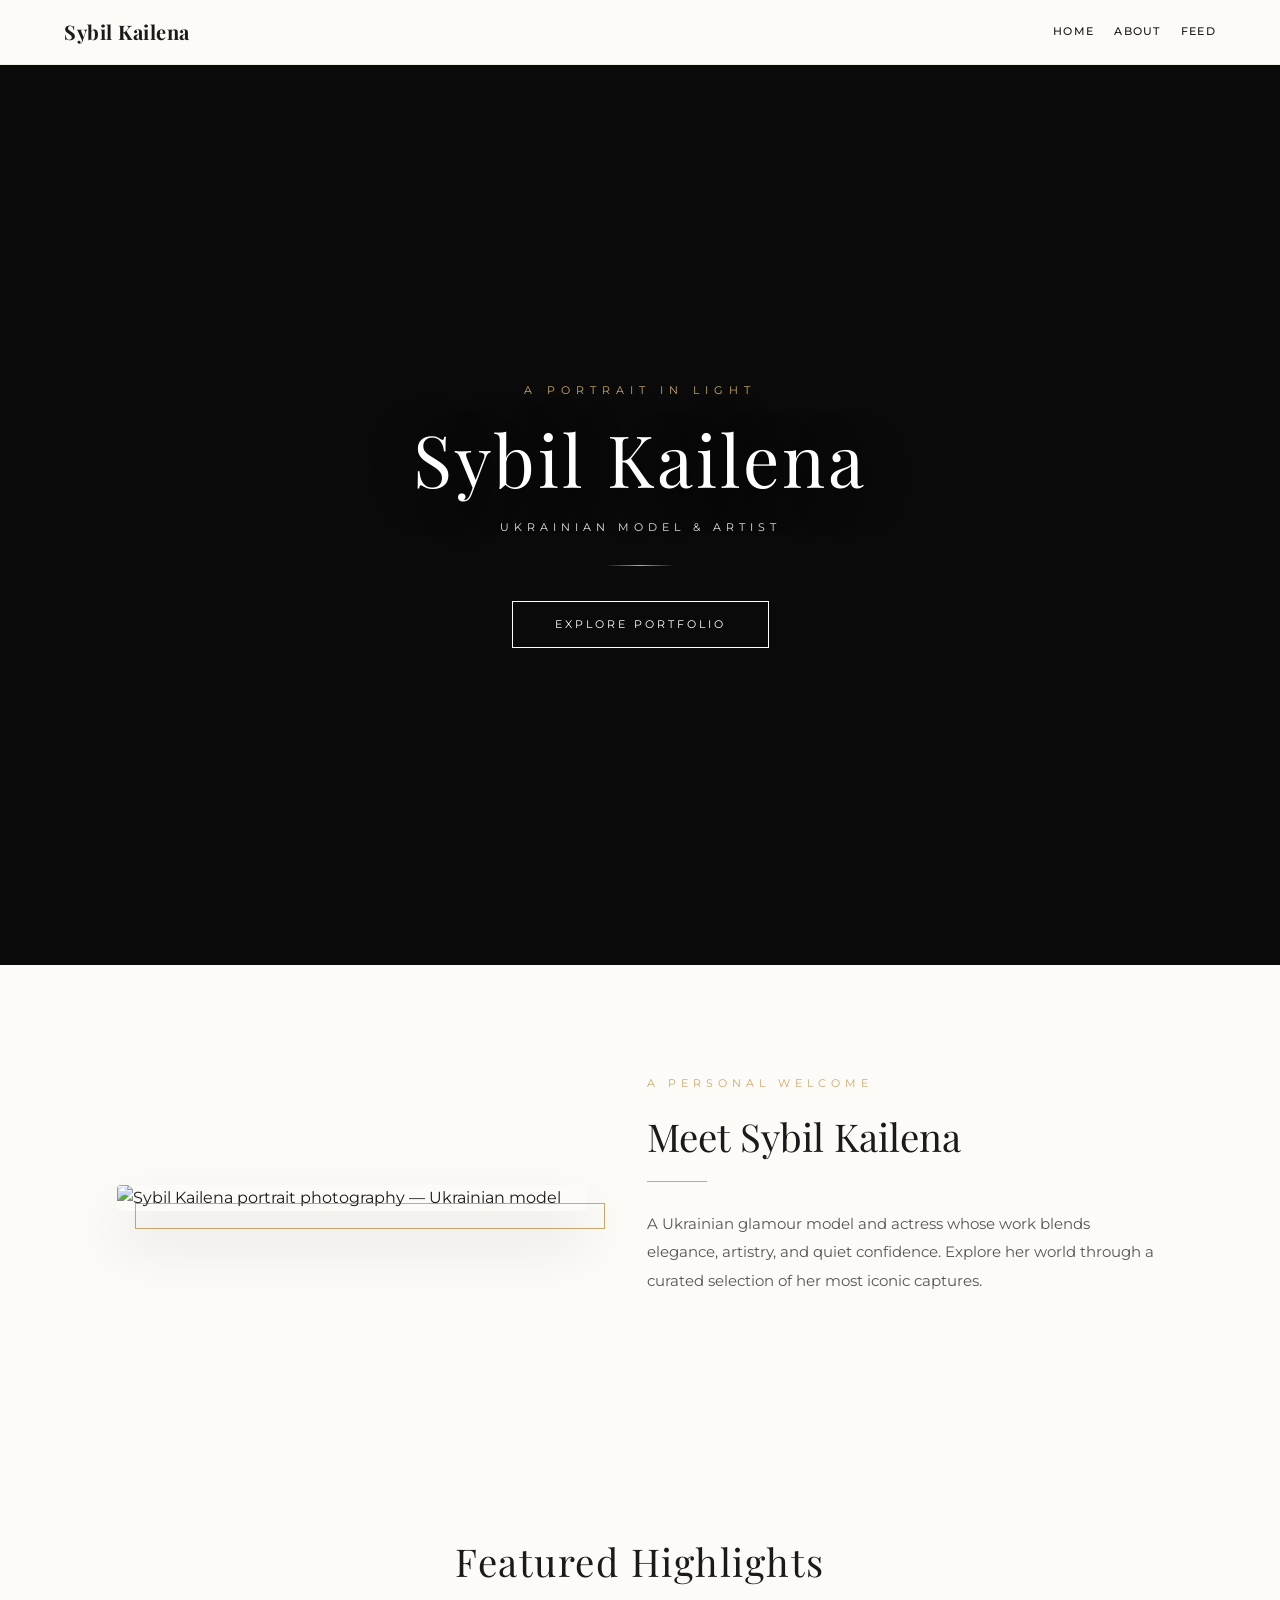
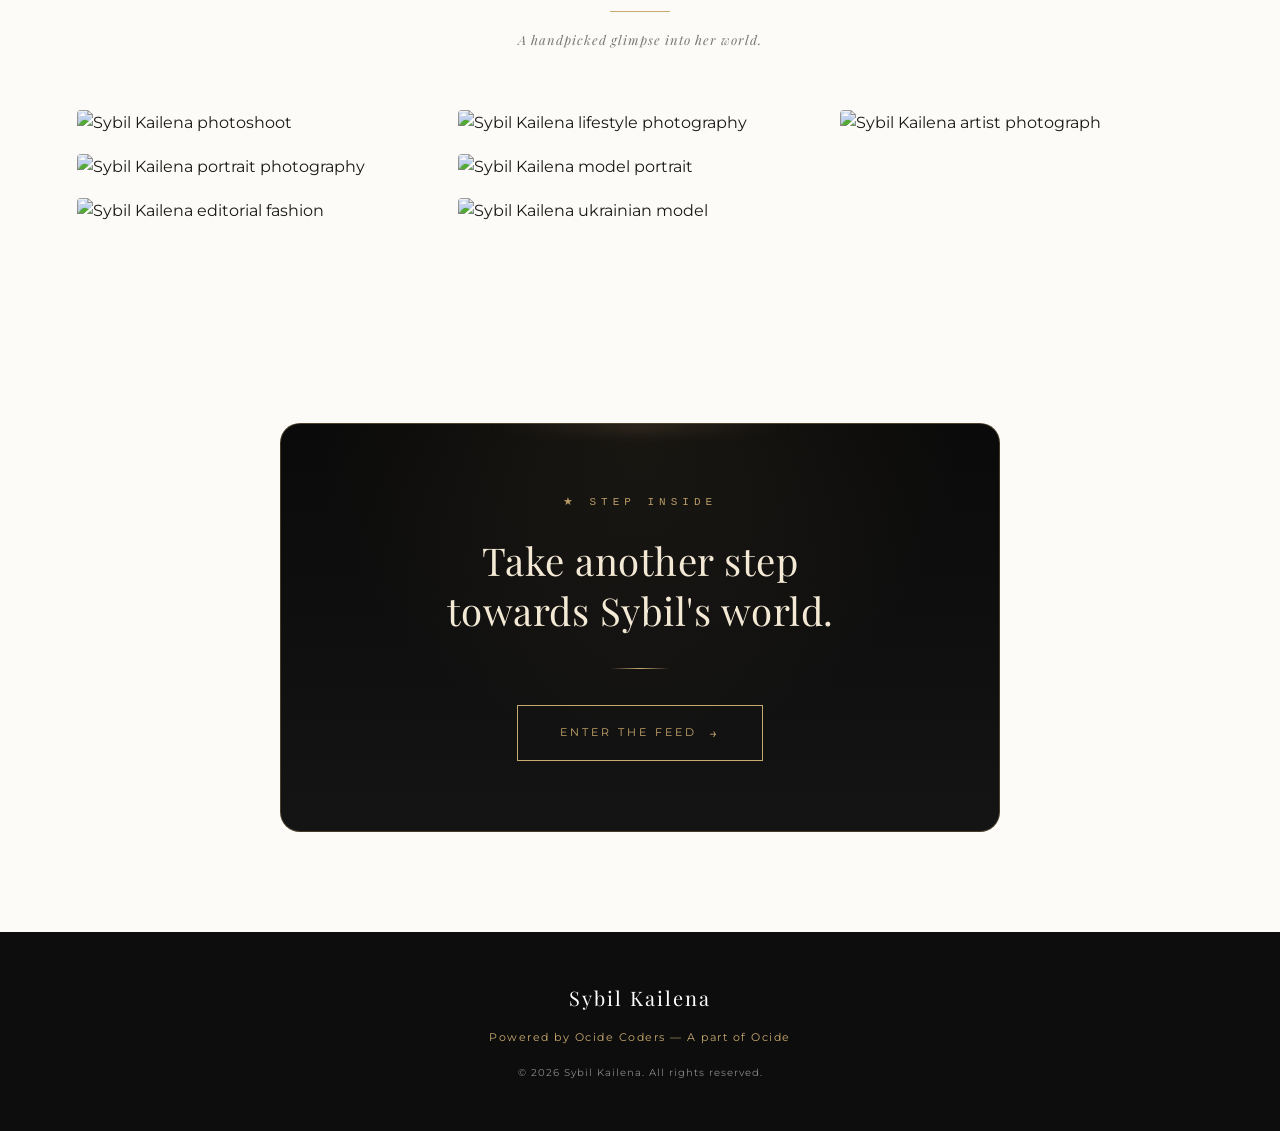
==== commit efb6483e: "SEO: Add application-name meta tag for Google site name" ====
--- a/index.html
+++ b/index.html
@@ -19,6 +19,7 @@
     <!-- Open Graph (Facebook, Instagram, LinkedIn) -->
     <meta property="og:type" content="website">
     <meta property="og:site_name" content="Sybil Kailena">
+    <meta name="application-name" content="Sybil Kailena">
     <meta property="og:url" content="https://sybil-kailena.onrender.com/">
     <meta property="og:title" content="Sybil Kailena — Official Portfolio | Ukrainian Glamour Model">
     <meta property="og:description" content="Official portfolio of Sybil Kailena. Ukrainian glamour model and actress — elegance, artistry, and timeless beauty.">
@@ -61,10 +62,35 @@
         }
     }
     </script>
-    <link rel="icon" href="/favicon.ico" sizes="any">
+    <link rel="icon" type="image/png" href="/favicon-96x96.png" sizes="96x96">
     <link rel="icon" type="image/svg+xml" href="/favicon.svg">
-    <link rel="apple-touch-icon" href="/favicon.ico">
-    <link rel="apple-touch-icon" href="favicon.svg">
+    <link rel="shortcut icon" href="/favicon.ico">
+    <link rel="apple-touch-icon" sizes="180x180" href="/apple-touch-icon.png">
+    <meta name="apple-mobile-web-app-title" content="Sybil Kailena">
+    <link rel="manifest" href="/site.webmanifest">
+
+    <!-- WebSite Schema — Google Site Name (fixes "Render" display) -->
+    <script type="application/ld+json">
+    {
+        "@context": "https://schema.org",
+        "@type": "WebSite",
+        "name": "Sybil Kailena",
+        "alternateName": "Sybil Kailena Portfolio",
+        "url": "https://sybil-kailena.onrender.com/",
+        "inLanguage": "en",
+        "publisher": {
+            "@type": "Organization",
+            "name": "Sybil Kailena",
+            "url": "https://sybil-kailena.onrender.com/",
+            "logo": {
+                "@type": "ImageObject",
+                "url": "https://sybil-kailena.onrender.com/favicon-96x96.png",
+                "width": 96,
+                "height": 96
+            }
+        }
+    }
+    </script>
 </head>
 <body>
 
@@ -138,7 +164,6 @@
     </footer>
 
     <script src="data.js"></script>
-    <script src="videos.js"></script>
     <script src="main.js"></script>
 </body>
 </html>
--- a/style.css
+++ b/style.css
@@ -1869,3 +1869,199 @@
         max-width: 260px;
     }
 }
+
+/* ===================================================================
+   BLOG ARTICLE STYLES
+   =================================================================== */
+.article-hero {
+    padding: 140px 0 60px;
+    background: var(--cream);
+}
+.article-back {
+    display: inline-block;
+    font-family: 'JetBrains Mono', monospace;
+    font-size: 11px;
+    letter-spacing: 2px;
+    text-transform: uppercase;
+    color: var(--muted);
+    margin-bottom: 28px;
+    text-decoration: none;
+    transition: color 0.3s ease;
+}
+.article-back:hover { color: var(--gold); }
+
+.article-cat {
+    font-family: 'JetBrains Mono', monospace;
+    font-size: 10px;
+    letter-spacing: 3px;
+    text-transform: uppercase;
+    color: var(--gold);
+    display: block;
+    margin-bottom: 24px;
+}
+.article-hero h1 {
+    font-family: 'Playfair Display', serif;
+    font-size: clamp(1.9rem, 5vw, 3.2rem);
+    font-weight: 400;
+    line-height: 1.15;
+    letter-spacing: -0.5px;
+    color: var(--charcoal);
+    margin-bottom: 20px;
+    max-width: 22ch;
+}
+.article-meta {
+    font-family: 'JetBrains Mono', monospace;
+    font-size: 11px;
+    letter-spacing: 2px;
+    text-transform: uppercase;
+    color: var(--muted);
+}
+.article-body {
+    padding: 20px 0 100px;
+    background: var(--cream);
+}
+.article-body .wrap {
+    max-width: 760px;
+    margin: 0 auto;
+    padding: 0 6%;
+}
+.article-body p {
+    font-family: 'Montserrat', sans-serif;
+    font-size: 16px;
+    line-height: 1.85;
+    color: #3A3A3A;
+    margin-bottom: 24px;
+}
+.article-body h2 {
+    font-family: 'Playfair Display', serif;
+    font-size: clamp(1.5rem, 3.5vw, 2.1rem);
+    font-weight: 400;
+    line-height: 1.25;
+    letter-spacing: -0.3px;
+    color: var(--charcoal);
+    margin: 60px 0 22px;
+    padding-top: 20px;
+    border-top: 1px solid rgba(0, 0, 0, 0.06);
+}
+.article-body h3 {
+    font-family: 'Playfair Display', serif;
+    font-size: clamp(1.15rem, 2.5vw, 1.4rem);
+    font-weight: 500;
+    font-style: italic;
+    color: var(--charcoal);
+    margin: 36px 0 14px;
+    letter-spacing: 0;
+}
+.article-body ul,
+.article-body ol {
+    margin: 0 0 28px 24px;
+    padding: 0;
+}
+.article-body li {
+    font-family: 'Montserrat', sans-serif;
+    font-size: 15.5px;
+    line-height: 1.8;
+    color: #3A3A3A;
+    margin-bottom: 10px;
+}
+.article-body strong {
+    color: var(--charcoal);
+    font-weight: 600;
+}
+.article-body em {
+    font-style: italic;
+    color: var(--gold);
+    font-weight: 500;
+}
+.article-body blockquote {
+    border-left: 2px solid var(--gold);
+    padding: 8px 0 8px 24px;
+    margin: 32px 0;
+    font-family: 'Playfair Display', serif;
+    font-size: 1.25rem;
+    font-style: italic;
+    line-height: 1.5;
+    color: var(--charcoal);
+}
+.article-body a {
+    color: var(--gold);
+    border-bottom: 1px solid rgba(201, 169, 110, 0.4);
+    text-decoration: none;
+    transition: border-color 0.3s ease;
+}
+.article-body a:hover {
+    border-bottom-color: var(--gold);
+}
+.article-cta {
+    margin-top: 60px;
+    padding: 40px 32px;
+    background: var(--charcoal);
+    color: var(--cream);
+    border-radius: 6px;
+    text-align: center;
+}
+.article-cta p {
+    color: var(--cream) !important;
+    font-family: 'Playfair Display', serif;
+    font-size: 1.15rem !important;
+    font-style: italic;
+    margin-bottom: 22px !important;
+}
+.article-cta a {
+    display: inline-block;
+    padding: 14px 32px;
+    background: var(--gold);
+    color: var(--charcoal);
+    border-radius: 100px;
+    font-family: 'Montserrat', sans-serif;
+    font-size: 12px;
+    letter-spacing: 2px;
+    text-transform: uppercase;
+    border: none !important;
+    text-decoration: none;
+    transition: all 0.3s ease;
+}
+.article-cta a:hover {
+    background: var(--cream);
+    transform: translateY(-2px);
+}
+
+/* Bangla article */
+html[lang="bn"] .article-body p,
+html[lang="bn"] .article-body li {
+    font-family: 'Hind Siliguri', 'Montserrat', sans-serif;
+    font-size: 17px;
+    line-height: 1.9;
+}
+html[lang="bn"] .article-body h2,
+html[lang="bn"] .article-body h3 {
+    font-family: 'Hind Siliguri', 'Playfair Display', serif;
+    font-style: normal;
+    font-weight: 600;
+}
+html[lang="bn"] .article-hero h1 {
+    font-family: 'Hind Siliguri', 'Playfair Display', serif;
+    font-weight: 600;
+    letter-spacing: 0;
+}
+
+@media (max-width: 600px) {
+    .article-hero { padding: 110px 0 40px; }
+    .article-body { padding: 20px 0 60px; }
+    .article-body p, .article-body li { font-size: 15px; }
+    .article-body h2 { margin: 42px 0 18px; }
+    .article-cta { padding: 32px 22px; }
+}
+
+/* ===== WRAP class (for blog articles) ===== */
+.wrap {
+    max-width: 900px;
+    margin: 0 auto;
+    padding: 0 6%;
+}
+.article-body .wrap {
+    max-width: 760px;
+}
+@media (max-width: 600px) {
+    .wrap { padding: 0 5%; }
+}
